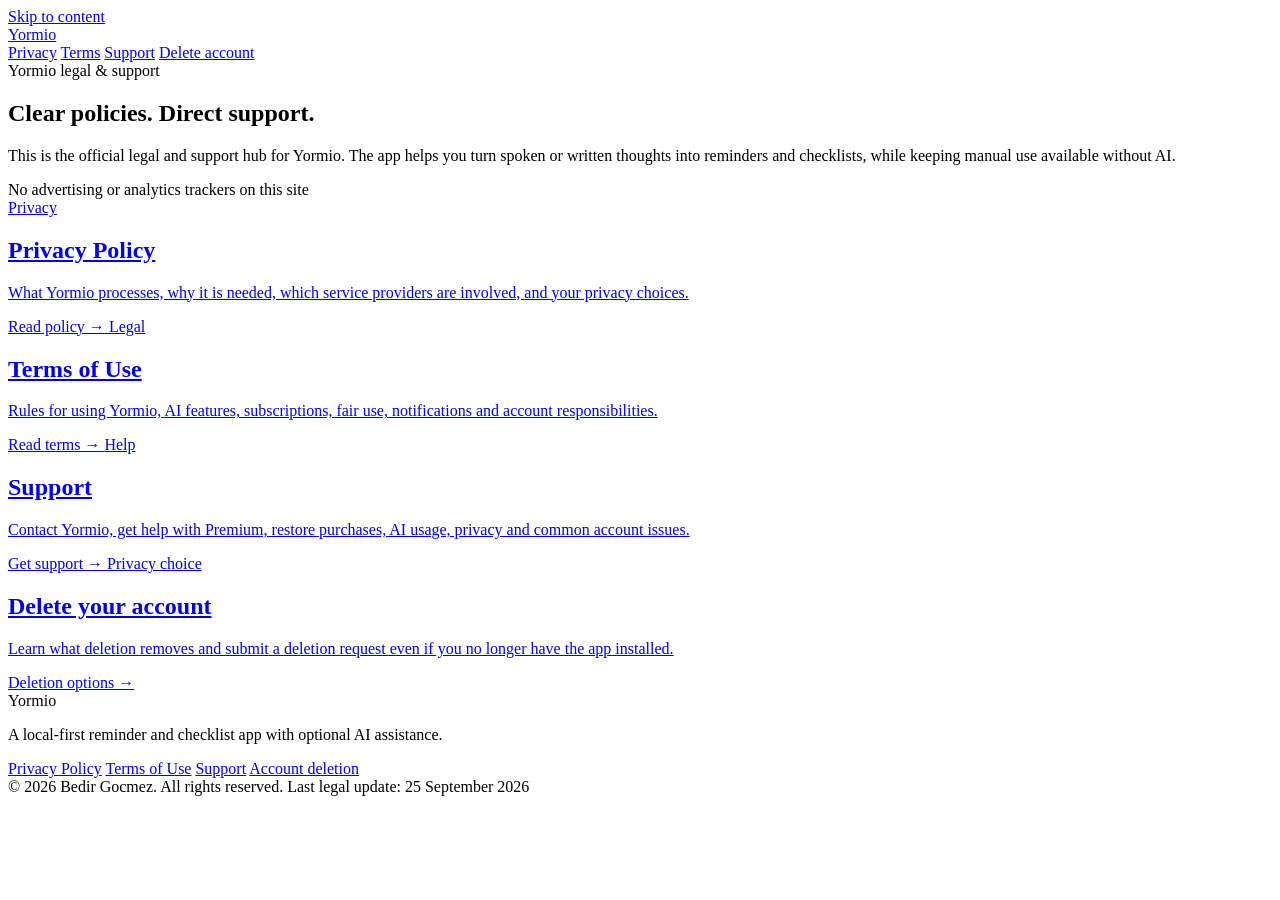
==== public/index.html @ 29e908e1 "Initial Yormio web legal site" ====
<!doctype html>
<html lang="en">
<head>
  <meta charset="utf-8">
  <meta name="viewport" content="width=device-width, initial-scale=1">
  <meta name="color-scheme" content="light dark">
  <meta name="theme-color" content="#0a2f2b">
  <meta name="referrer" content="strict-origin-when-cross-origin">
  <title>Yormio — Privacy, Terms & Support</title>
  <meta name="description" content="Official Yormio privacy, terms, support and account deletion resources.">
  <link rel="canonical" href="__SITE_ORIGIN__/">
  <link rel="stylesheet" href="/assets/css/styles.css">
</head>
<body>
  <a class="skip-link" href="#main">Skip to content</a>
  <header class="site-header">
    <div class="shell header-inner">
      <a class="brand" href="/" aria-label="Yormio home">
        <span class="brand-dot" aria-hidden="true"></span>
        <span>Yormio</span>
      </a>
      <nav class="nav" aria-label="Legal and support navigation">
        <a href="/privacy/">Privacy</a>
        <a href="/terms/">Terms</a>
        <a href="/support/">Support</a>
        <a href="/account-deletion/">Delete account</a>
      </nav>
    </div>
  </header>
  <main id="main">
    <section class="hero shell">
      <div class="eyebrow">Yormio legal & support</div>
      <h1>Clear policies. Direct support.</h1>
      <p class="hero-copy">This is the official legal and support hub for Yormio. The app helps you turn spoken or written thoughts into reminders and checklists, while keeping manual use available without AI.</p>
      <div class="status-pill"><span aria-hidden="true"></span>No advertising or analytics trackers on this site</div>
    </section>

    <section class="shell cards" aria-label="Resources">
      <a class="card" href="/privacy/">
        <span class="card-kicker">Privacy</span>
        <h2>Privacy Policy</h2>
        <p>What Yormio processes, why it is needed, which service providers are involved, and your privacy choices.</p>
        <span class="card-link">Read policy →</span>
      </a>
      <a class="card" href="/terms/">
        <span class="card-kicker">Legal</span>
        <h2>Terms of Use</h2>
        <p>Rules for using Yormio, AI features, subscriptions, fair use, notifications and account responsibilities.</p>
        <span class="card-link">Read terms →</span>
      </a>
      <a class="card" href="/support/">
        <span class="card-kicker">Help</span>
        <h2>Support</h2>
        <p>Contact Yormio, get help with Premium, restore purchases, AI usage, privacy and common account issues.</p>
        <span class="card-link">Get support →</span>
      </a>
      <a class="card" href="/account-deletion/">
        <span class="card-kicker">Privacy choice</span>
        <h2>Delete your account</h2>
        <p>Learn what deletion removes and submit a deletion request even if you no longer have the app installed.</p>
        <span class="card-link">Deletion options →</span>
      </a>
    </section>
  </main>

  <footer class="site-footer">
    <div class="shell footer-grid">
      <div>
        <div class="brand footer-brand"><span class="brand-dot" aria-hidden="true"></span><span>Yormio</span></div>
        <p class="muted small">A local-first reminder and checklist app with optional AI assistance.</p>
      </div>
      <div class="footer-links">
        <a href="/privacy/">Privacy Policy</a>
        <a href="/terms/">Terms of Use</a>
        <a href="/support/">Support</a>
        <a href="/account-deletion/">Account deletion</a>
      </div>
    </div>
    <div class="shell footer-bottom">
      <span>© 2026 Bedir Gocmez. All rights reserved.</span>
      <span>Last legal update: 25 September 2026</span>
    </div>
  </footer>
</body>
</html>
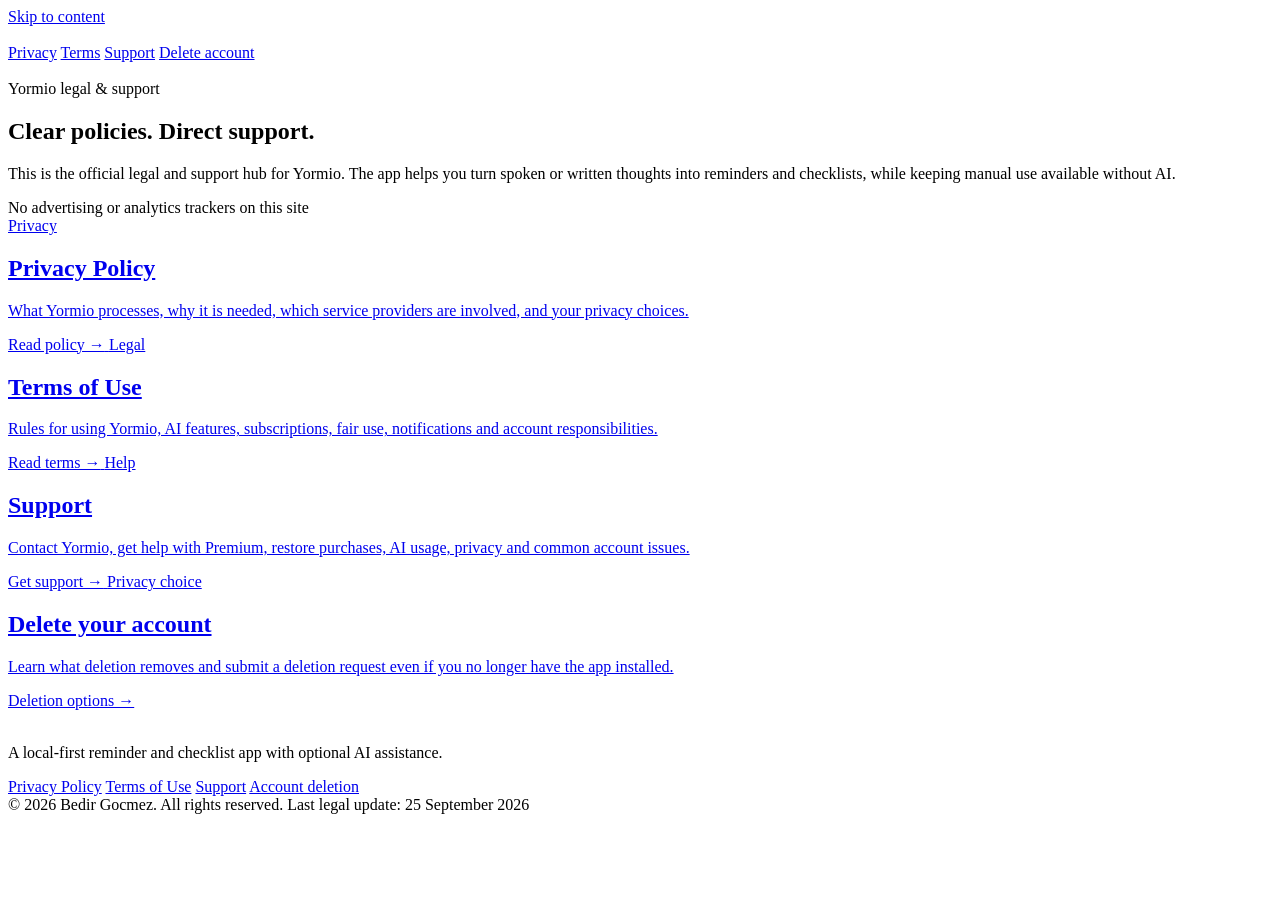
==== commit 31dbbd91: "Add official Yormio branding and production site URL" ====
--- a/public/index.html
+++ b/public/index.html
@@ -8,7 +8,10 @@
   <meta name="referrer" content="strict-origin-when-cross-origin">
   <title>Yormio — Privacy, Terms & Support</title>
   <meta name="description" content="Official Yormio privacy, terms, support and account deletion resources.">
-  <link rel="canonical" href="__SITE_ORIGIN__/">
+  <link rel="canonical" href="https://yormio-privacy-terms-page.netlify.app/">
+  <link rel="icon" type="image/png" href="/assets/branding/yormio-app-icon-light.png" media="(prefers-color-scheme: light)">
+  <link rel="icon" type="image/png" href="/assets/branding/yormio-app-icon-dark.png" media="(prefers-color-scheme: dark)">
+  <link rel="apple-touch-icon" href="/assets/branding/yormio-app-icon-light.png">
   <link rel="stylesheet" href="/assets/css/styles.css">
 </head>
 <body>
@@ -16,8 +19,10 @@
   <header class="site-header">
     <div class="shell header-inner">
       <a class="brand" href="/" aria-label="Yormio home">
-        <span class="brand-dot" aria-hidden="true"></span>
-        <span>Yormio</span>
+        <picture class="brand-lockup" aria-hidden="true">
+          <source media="(prefers-color-scheme: dark)" srcset="/assets/branding/yormio-lockup-primary-on-dark-transparent.png">
+          <img src="/assets/branding/yormio-lockup-primary-on-light-transparent.png" alt="">
+        </picture>
       </a>
       <nav class="nav" aria-label="Legal and support navigation">
         <a href="/privacy/">Privacy</a>
@@ -28,7 +33,11 @@
     </div>
   </header>
   <main id="main">
-    <section class="hero shell">
+    <section class="hero shell hero-with-mark">
+      <picture class="hero-brand-mark" aria-hidden="true">
+        <source media="(prefers-color-scheme: dark)" srcset="/assets/branding/yormio-symbol-primary-on-dark-transparent.png">
+        <img src="/assets/branding/yormio-symbol-primary-on-light-transparent.png" alt="">
+      </picture>
       <div class="eyebrow">Yormio legal & support</div>
       <h1>Clear policies. Direct support.</h1>
       <p class="hero-copy">This is the official legal and support hub for Yormio. The app helps you turn spoken or written thoughts into reminders and checklists, while keeping manual use available without AI.</p>
@@ -66,7 +75,12 @@
   <footer class="site-footer">
     <div class="shell footer-grid">
       <div>
-        <div class="brand footer-brand"><span class="brand-dot" aria-hidden="true"></span><span>Yormio</span></div>
+        <div class="brand footer-brand">
+          <picture class="brand-lockup" aria-hidden="true">
+            <source media="(prefers-color-scheme: dark)" srcset="/assets/branding/yormio-lockup-primary-on-dark-transparent.png">
+            <img src="/assets/branding/yormio-lockup-primary-on-light-transparent.png" alt="">
+          </picture>
+        </div>
         <p class="muted small">A local-first reminder and checklist app with optional AI assistance.</p>
       </div>
       <div class="footer-links">
